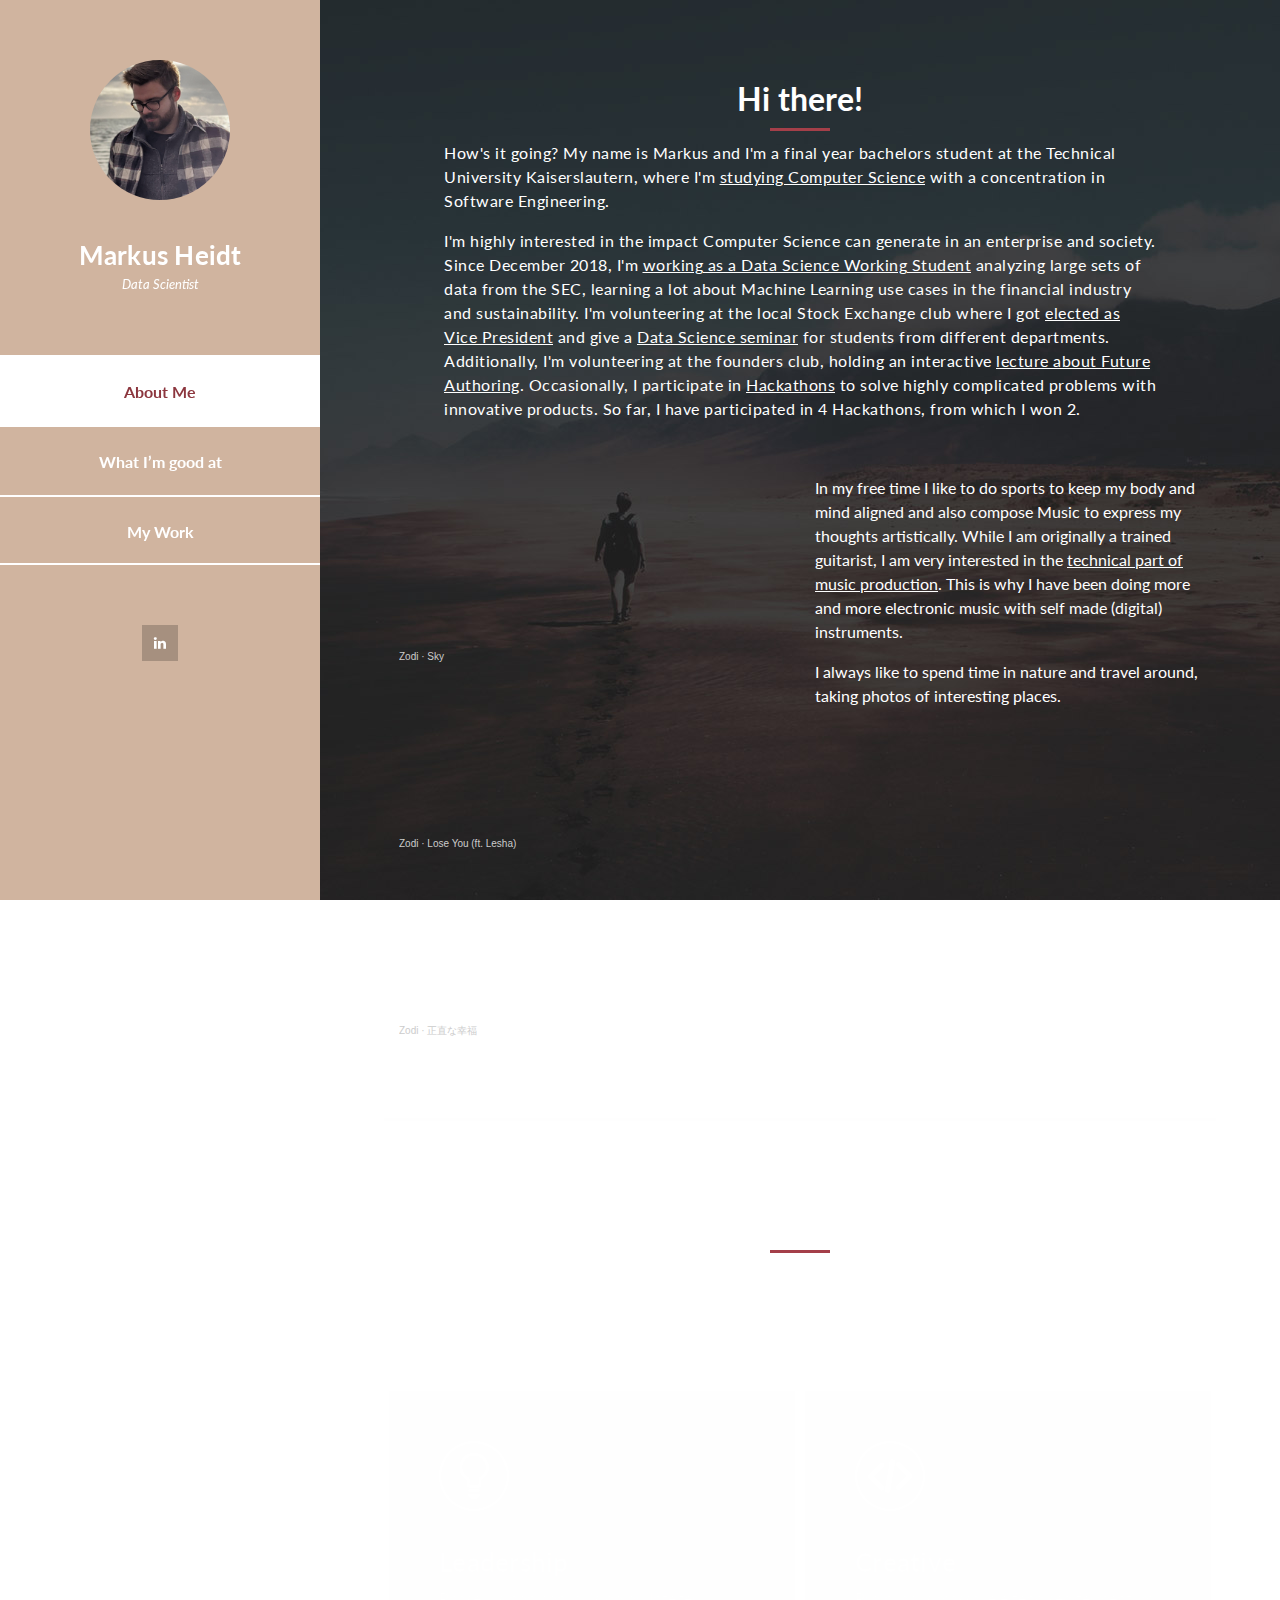
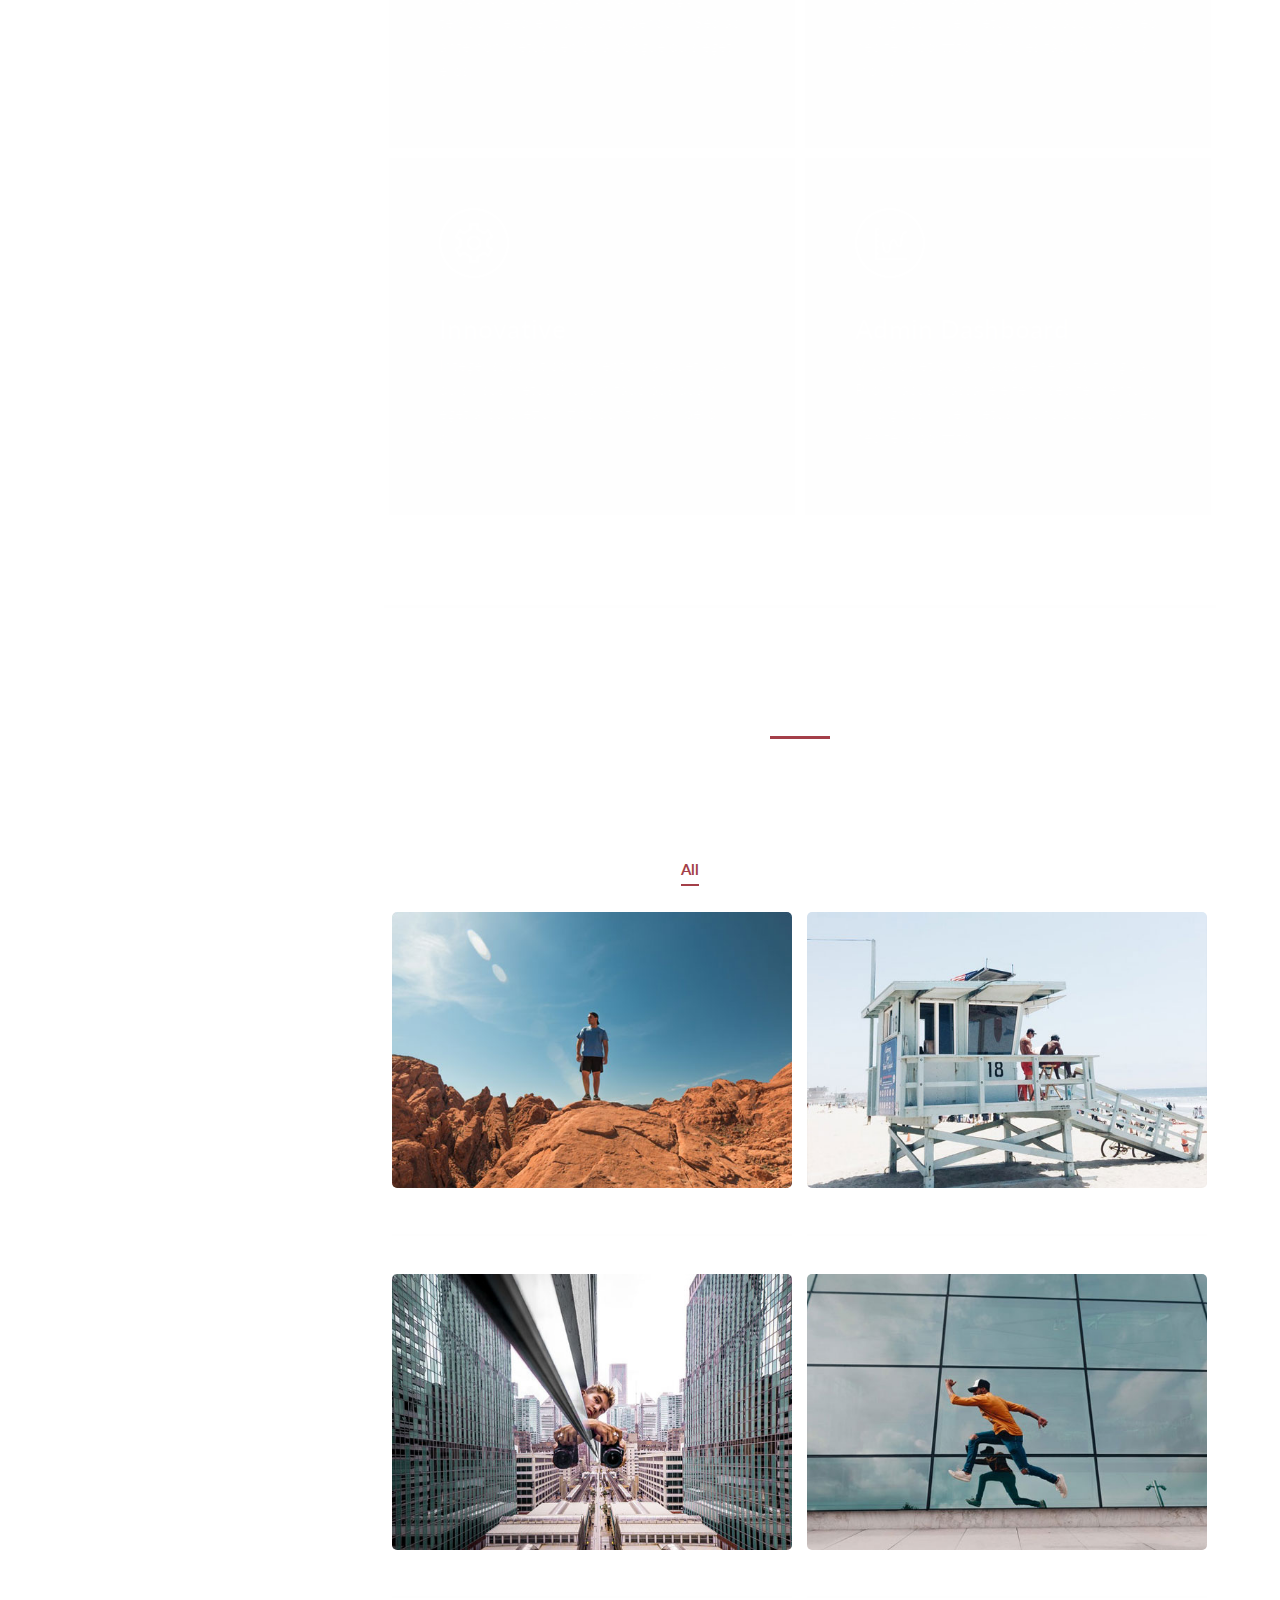
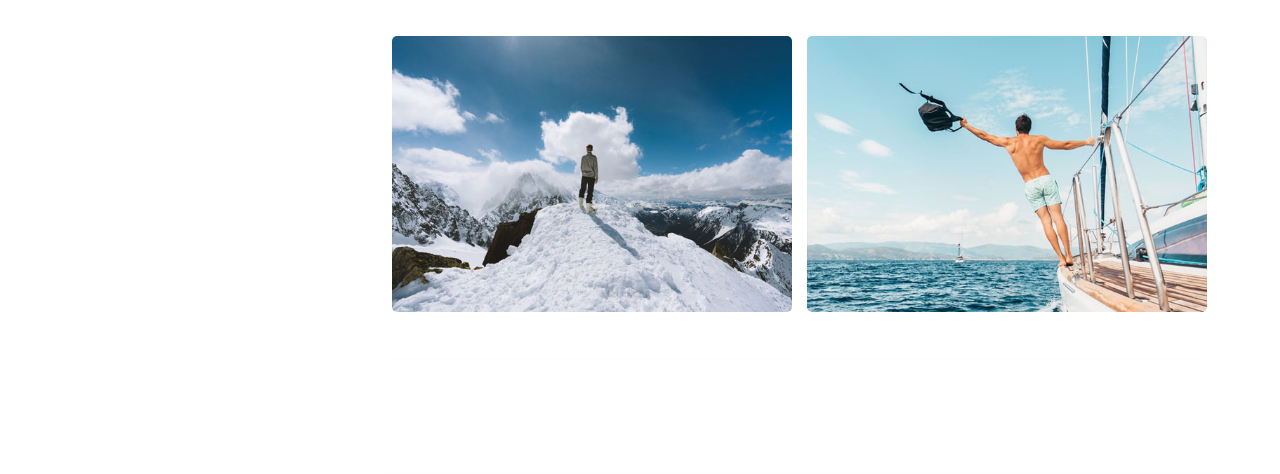
==== index.html @ c716c692 "website initial commit" ====
<!DOCTYPE html>
<html lang="en">
<head>
  <meta charset="utf-8" />
  <meta
  name="viewport"
  content="width=device-width, initial-scale=1, shrink-to-fit=no"
  />
  <meta name="description" content="" />
  <meta name="author" content="" />
  <link
  href="https://fonts.googleapis.com/css?family=Lato:100,300,400,700,900"
  rel="stylesheet"
  />

  <title>Markus Heidt Portfolio</title>
<!--
Reflux Template
https://templatemo.com/tm-531-reflux
-->
<!-- Bootstrap core CSS -->
<link href="vendor/bootstrap/css/bootstrap.min.css" rel="stylesheet" />

<!-- Additional CSS Files -->
<link rel="stylesheet" href="assets/css/fontawesome.css" />
<link rel="stylesheet" href="assets/css/templatemo-style.css" />
<link rel="stylesheet" href="assets/css/owl.css" />
<link rel="stylesheet" href="assets/css/lightbox.css" />
</head>

<body>
  <div id="page-wraper">
    <!-- Sidebar Menu -->
    <div class="responsive-nav">
      <i class="fa fa-bars" id="menu-toggle"></i>
      <div id="menu" class="menu">
        <i class="fa fa-times" id="menu-close"></i>
        <div class="container">
          <div class="image">
            <a href="#"><img src="assets/images/author-image.jpeg" alt="" /></a>
          </div>
          <div class="author-content">
            <h4>Markus Heidt</h4>
            <span>Data Scientist</span>
          </div>
          <nav class="main-nav" role="navigation">
            <ul class="main-menu">
              <li><a href="#section1">About Me</a></li>
              <li><a href="#section2">What I’m good at</a></li>
              <li><a href="#section3">My Work</a></li>
            </ul>
          </nav>
          <div class="social-network">
            <ul class="soial-icons">

              <li>
                <a href="#"><i class="fa fa-linkedin"></i></a>
              </li>

            </ul>
          </div>

        </div>
      </div>
    </div>

    <section class="section about-me" data-section="section1">
      <div class="container">
        <div class="section-heading">
          <h2>Hi there!</h2>
          <div class="line-dec"></div>
          <span
          ><p style="text-align:left;">How's it going? My name is Markus and I'm a final year bachelors student at the Technical University Kaiserslautern, where I'm <u>studying Computer Science</u> with a concentration in Software Engineering. </p>
          <p style="text-align:left;">I'm highly interested in the impact Computer Science can generate in an enterprise and society. Since December 2018, I'm <u>working as a Data Science Working Student</u> analyzing large sets of data from the SEC, learning a lot about Machine Learning use cases in the financial industry and sustainability. 

I'm volunteering at the local Stock Exchange club where I got <u>elected as Vice President</u> and give a <u>Data Science seminar</u> for students from different departments. Additionally, I'm volunteering at the founders club, holding an interactive <u>lecture about Future Authoring</u>. Occasionally, I participate in <u>Hackathons</u> to solve highly complicated problems with innovative products. So far, I have participated in 4 Hackathons, from which I won 2.</p></span>
        </div>
        <div class="left-image-post">
          <div class="row" style="margin-top: -5%">

            <div class="col-md-6">
              <div class="left-image">
                <iframe width="100%" height="166" scrolling="no" frameborder="no" allow="autoplay" src="https://w.soundcloud.com/player/?url=https%3A//api.soundcloud.com/tracks/273167134&color=%23ff5500&auto_play=false&hide_related=false&show_comments=true&show_user=true&show_reposts=false&show_teaser=true"></iframe><div style="font-size: 10px; color: #cccccc;line-break: anywhere;word-break: normal;overflow: hidden;white-space: nowrap;text-overflow: ellipsis; font-family: Interstate,Lucida Grande,Lucida Sans Unicode,Lucida Sans,Garuda,Verdana,Tahoma,sans-serif;font-weight: 100;"><a href="https://soundcloud.com/z0d1" title="Zodi" target="_blank" style="color: #cccccc; text-decoration: none;">Zodi</a> · <a href="https://soundcloud.com/z0d1/sky" title="Sky" target="_blank" style="color: #cccccc; text-decoration: none;">Sky</a></div>
              </div>
              <div class="left-image">
                <iframe width="100%" height="166" scrolling="no" frameborder="no" allow="autoplay" src="https://w.soundcloud.com/player/?url=https%3A//api.soundcloud.com/tracks/351424291&color=%23ff5500&auto_play=false&hide_related=false&show_comments=true&show_user=true&show_reposts=false&show_teaser=true"></iframe><div style="font-size: 10px; color: #cccccc;line-break: anywhere;word-break: normal;overflow: hidden;white-space: nowrap;text-overflow: ellipsis; font-family: Interstate,Lucida Grande,Lucida Sans Unicode,Lucida Sans,Garuda,Verdana,Tahoma,sans-serif;font-weight: 100;"><a href="https://soundcloud.com/z0d1" title="Zodi" target="_blank" style="color: #cccccc; text-decoration: none;">Zodi</a> · <a href="https://soundcloud.com/z0d1/lose-you-official" title="Lose You (ft. Lesha)" target="_blank" style="color: #cccccc; text-decoration: none;">Lose You (ft. Lesha)</a></div>
              </div>
              <div class="left-image">
                <iframe width="100%" height="166" scrolling="no" frameborder="no" allow="autoplay" src="https://w.soundcloud.com/player/?url=https%3A//api.soundcloud.com/tracks/329793933&color=%23ff5500&auto_play=false&hide_related=false&show_comments=true&show_user=true&show_reposts=false&show_teaser=true"></iframe><div style="font-size: 10px; color: #cccccc;line-break: anywhere;word-break: normal;overflow: hidden;white-space: nowrap;text-overflow: ellipsis; font-family: Interstate,Lucida Grande,Lucida Sans Unicode,Lucida Sans,Garuda,Verdana,Tahoma,sans-serif;font-weight: 100;"><a href="https://soundcloud.com/z0d1" title="Zodi" target="_blank" style="color: #cccccc; text-decoration: none;">Zodi</a> · <a href="https://soundcloud.com/z0d1/honest-happiness" title="正直な幸福" target="_blank" style="color: #cccccc; text-decoration: none;">正直な幸福</a></div>                </div>
              </div>

              <div class="col-md-6" style="margin-top: -2%">
                <div class="right-text">
                  <h4></h4>
                  <p>
                    In my free time I like to do sports to keep my body and mind aligned and also compose Music to express my thoughts artistically. While I am originally a trained guitarist, I am very interested in the <u>technical part of music production</u>. This is why I have been doing more and more electronic music with self made (digital) instruments.
                  </p>
                  <p>
                    I always like to spend time in nature and travel around, taking photos of interesting places. 
                  </p>
                    <div class="right-image">
                <img src="assets/images/nature.jpg" alt="" style="transform:rotate(180deg);" />
              </div>

                </div>
              </div>




            </div>
          </div>



      </section>

      <section class="section my-services" data-section="section2">
        <div class="container">
          <div class="section-heading">
            <h2>What I’m good at?</h2>
            <div class="line-dec"></div>
            <span
            >Curabitur leo felis, rutrum vitae varius eu, malesuada a tortor.
            Vestibulum congue leo et tellus aliquam, eu viverra nulla semper.
            Nullam eu faucibus diam. Donec eget massa ante.</span
            >
          </div>
          <div class="row">
            <div class="col-md-6">
              <div class="service-item">
                <div class="first-service-icon service-icon"></div>
                <h4>Leadership</h4>
                <p>
                  Phasellus non convallis dolor. Integer tempor hendrerit arcu
                  at bibendum. Sed ac ante non metus vehicula congue quis eget
                  eros.
                </p>
              </div>
            </div>
            <div class="col-md-6">
              <div class="service-item">
                <div class="second-service-icon service-icon"></div>
                <h4>Creative</h4>
                <p>
                  Proin lacus massa, eleifend sed fermentum in, dignissim vel
                  metus. Nunc accumsan leo nec felis porttitor, ultricies
                  faucibus purus mollis.
                </p>
              </div>
            </div>
            <div class="col-md-6">
              <div class="service-item">
                <div class="third-service-icon service-icon"></div>
                <h4>Innovative</h4>
                <p>
                  Integer suscipit condimentum aliquet. Nam quis risus metus.
                  Nullam faucibus quam eget arcu pretium tincidunt. Nam libero
                  dui.
                </p>
              </div>
            </div>
            <div class="col-md-6">
              <div class="service-item">
                <div class="fourth-service-icon service-icon"></div>
                <h4>Admin Dashboard</h4>
                <p>
                  Vivamus et dui a massa venenatis fringilla. Proin lacus massa,
                  eleifend sed fermentum in, dignissim vel metus. Nunc accumsan
                  leo nec felis porttitor.
                </p>
              </div>
            </div>
          </div>
        </div>
      </section>

      <section class="section my-work" data-section="section3">
        <div class="container">
          <div class="section-heading">
            <h2>My Work</h2>
            <div class="line-dec"></div>
            <span
            >Aenean sollicitudin ex mauris, lobortis lobortis diam euismod sit
            amet. Duis ac elit vulputate, lobortis arcu quis, vehicula
            mauris.</span
            >
          </div>
          <div class="row">
            <div class="isotope-wrapper">
              <form class="isotope-toolbar">
                <label
                ><input
                type="radio"
                data-type="*"
                checked=""
                name="isotope-filter"
                />
                <span>all</span></label
                >
                <label
                ><input
                type="radio"
                data-type="people"
                name="isotope-filter"
                />
                <span>people</span></label
                >
                <label
                ><input
                type="radio"
                data-type="nature"
                name="isotope-filter"
                />
                <span>nature</span></label
                >
                <label
                ><input
                type="radio"
                data-type="animals"
                name="isotope-filter"
                />
                <span>animals</span></label
                >
              </form>
              <div class="isotope-box">
                <div class="isotope-item" data-type="nature">
                  <figure class="snip1321">
                    <img
                    src="assets/images/portfolio-01.jpg"
                    alt="sq-sample26"
                    />
                    <figcaption>
                      <a
                      href="assets/images/portfolio-01.jpg"
                      data-lightbox="image-1"
                      data-title="Caption"
                      ><i class="fa fa-search"></i
                        ></a>
                        <h4>First Title</h4>
                        <span>free to use our template</span>
                      </figcaption>
                    </figure>
                  </div>

                  <div class="isotope-item" data-type="people">
                    <figure class="snip1321">
                      <img
                      src="assets/images/portfolio-02.jpg"
                      alt="sq-sample26"
                      />
                      <figcaption>
                        <a
                        href="assets/images/portfolio-02.jpg"
                        data-lightbox="image-1"
                        data-title="Caption"
                        ><i class="fa fa-search"></i
                          ></a>
                          <h4>Second Title</h4>
                          <span>please tell your friends</span>
                        </figcaption>
                      </figure>
                    </div>

                    <div class="isotope-item" data-type="animals">
                      <figure class="snip1321">
                        <img
                        src="assets/images/portfolio-03.jpg"
                        alt="sq-sample26"
                        />
                        <figcaption>
                          <a
                          href="assets/images/portfolio-03.jpg"
                          data-lightbox="image-1"
                          data-title="Caption"
                          ><i class="fa fa-search"></i
                            ></a>
                            <h4>Item Third</h4>
                            <span>customize anything</span>
                          </figcaption>
                        </figure>
                      </div>

                      <div class="isotope-item" data-type="people">
                        <figure class="snip1321">
                          <img
                          src="assets/images/portfolio-04.jpg"
                          alt="sq-sample26"
                          />
                          <figcaption>
                            <a
                            href="assets/images/portfolio-04.jpg"
                            data-lightbox="image-1"
                            data-title="Caption"
                            ><i class="fa fa-search"></i
                              ></a>
                              <h4>Item Fourth</h4>
                              <span>Re-distribution not allowed</span>
                            </figcaption>
                          </figure>
                        </div>

                        <div class="isotope-item" data-type="nature">
                          <figure class="snip1321">
                            <img
                            src="assets/images/portfolio-05.jpg"
                            alt="sq-sample26"
                            />
                            <figcaption>
                              <a
                              href="assets/images/portfolio-05.jpg"
                              data-lightbox="image-1"
                              data-title="Caption"
                              ><i class="fa fa-search"></i
                                ></a>
                                <h4>Fifth Awesome</h4>
                                <span>Ut sollicitudin risus</span>
                              </figcaption>
                            </figure>
                          </div>

                          <div class="isotope-item" data-type="animals">
                            <figure class="snip1321">
                              <img
                              src="assets/images/portfolio-06.jpg"
                              alt="sq-sample26"
                              />
                              <figcaption>
                                <a
                                href="assets/images/portfolio-06.jpg"
                                data-lightbox="image-1"
                                data-title="Caption"
                                ><i class="fa fa-search"></i
                                  ></a>
                                  <h4>Awesome Sixth</h4>
                                  <span>Donec eget massa ante</span>
                                </figcaption>
                              </figure>
                            </div>
                          </div>
                        </div>
                      </div>
                    </div>
                  </section>

                </div>

                <!-- Scripts -->
                <!-- Bootstrap core JavaScript -->
                <script src="vendor/jquery/jquery.min.js"></script>
                <script src="vendor/bootstrap/js/bootstrap.bundle.min.js"></script>

                <script src="assets/js/isotope.min.js"></script>
                <script src="assets/js/owl-carousel.js"></script>
                <script src="assets/js/lightbox.js"></script>
                <script src="assets/js/custom.js"></script>
                <script>
      //according to loftblog tut
      $(".main-menu li:first").addClass("active");

      var showSection = function showSection(section, isAnimate) {
        var direction = section.replace(/#/, ""),
        reqSection = $(".section").filter(
          '[data-section="' + direction + '"]'
          ),
        reqSectionPos = reqSection.offset().top - 0;

        if (isAnimate) {
          $("body, html").animate(
          {
            scrollTop: reqSectionPos
          },
          800
          );
        } else {
          $("body, html").scrollTop(reqSectionPos);
        }
      };

      var checkSection = function checkSection() {
        $(".section").each(function() {
          var $this = $(this),
          topEdge = $this.offset().top - 80,
          bottomEdge = topEdge + $this.height(),
          wScroll = $(window).scrollTop();
          if (topEdge < wScroll && bottomEdge > wScroll) {
            var currentId = $this.data("section"),
            reqLink = $("a").filter("[href*=\\#" + currentId + "]");
            reqLink
            .closest("li")
            .addClass("active")
            .siblings()
            .removeClass("active");
          }
        });
      };

      $(".main-menu").on("click", "a", function(e) {
        e.preventDefault();
        showSection($(this).attr("href"), true);
      });

      $(window).scroll(function() {
        checkSection();
      });
    </script>
  </body>
  </html>
---- assets/css/templatemo-style.css ----
/*

Reflux Template

https://templatemo.com/tm-531-reflux

*/

@import url(fontawesome.css);
@import url("https://fonts.googleapis.com/css?family=Lato:100,300,400,700,900");
body {
    font-family: 'Lato', sans-serif;
}

#page-wraper {
    background: url(../images/page-bg.jpg) no-repeat center center fixed;
    -webkit-background-size: cover;
    -moz-background-size: cover;
    -o-background-size: cover;
    background-size: cover;
    width: 100%;
}


/* Basic */

body {
    overflow-x: hidden;
}

input,
select,
textarea {
    outline: none;
}

a,
a:hover {
    text-decoration: none;
}

p {
    font-size: 16px;
    line-height: 24px;
    color: #fff;
}

h4 {
    font-size: 26px;
    font-weight: 700;
    color: #fff;
    letter-spacing: 0.25px;
}

img {
    width: 100%;
    overflow: hidden;
}

ul {
    padding: 0;
    margin: 0;
    list-style: none;
}

ul li {
    display: inline-block;
}

html {
    -webkit-box-sizing: border-box;
    -moz-box-sizing: border-box;
    box-sizing: border-box;
}

*,
*:before,
*:after {
    -webkit-box-sizing: inherit;
    -moz-box-sizing: inherit;
    box-sizing: inherit;
}

.clearfix {
    zoom: 1;
}

.clearfix:before,
.clearfix:after {
    content: "";
    display: table;
}

.clearfix:after {
    clear: both;
}

.container {
    margin: 0 auto;
}

.main-nav {
    text-align: center;
}

.main-nav li:last-child a {
    border-bottom: 2px solid #fff;
}

.main-nav li {
    display: block;
}

.main-nav li a {
    height: 70px;
    line-height: 70px;
    display: inline-block;
    font-size: 16px;
    font-weight: 700;
    color: #fff;
    width: 100%;
    transition: all 0.5s;
    border-top: 2px solid #fff;
}

.main-nav li:hover a,
.main-nav li.active a {
    background: #fff;
    color: #8c363e;
}

/* Sidebar Menu */

.menu .image {
    margin-top: 60px;
}

.menu .image img {
    width: 140px;
    height: 140px;
    border-radius: 50%;
    text-align: center;
}

.menu .author-content {
    margin: 40px 0px 60px 0px;
}

.menu .author-content h4 {
    margin-bottom: 0px;
}

.menu .author-content span {
    font-size: 13px;
    font-style: italic;
    color: #fff;
}

.menu .social-network {
    margin-top: 60px;
}

.menu .social-network ul li {
    margin: 0 3px;
}

.menu .social-network ul li a {
    width: 40px;
    height: 40px;
    display: inline-block;
    text-align: center;
    line-height: 40px;
    background-color: rgba(0, 0, 0, 0.2);
    color: #fff;
    font-size: 14px;
    transition: all 0.5s;
}

.menu .social-network ul li a:hover {
    background-color: #fff;
    color: #a43f49;
}

.menu .copyright-text {
    position: relative;
    margin-top: 60px;
}

.menu .copyright-text p {
    border-top: 1px solid rgba(250, 250, 250, 0.1);
    display: inline-block;
    width: 100%;
    padding-left: 30px;
    padding-right: 30px;
    padding-top: 30px;
    font-size: 13px;
}

.menu:before,
.menu:after {
    content: "";
    display: table;
}

.menu:after {
    clear: both;
}

.menu a {
    text-decoration: none;
    color: inherit;
}

.menu {
    text-align: center;
}

.menu::-webkit-scrollbar {
    display: none;
}

.menu {
    left: 10%;
  -webkit-transition: -webkit-transform 233ms cubic-bezier(0, 0, 0.21, 1);
  -webkit-overflow-scrolling: touch;
  background-color: #D0B49F;
  box-sizing: border-box;
  height: 100vh;  
  max-height: 100vh !important;
  max-width: 80vw !important;
  min-width: 45px !important;
  outline: none;
  overflow-x: hidden !important;
  overflow-y: auto !important;
  padding: 0;
  position: fixed !important;
  top: calc(0px);  
  width: 20%;
  will-change: transform;
  z-index: 9999 !important;
}

.menu-toggle {
  color: #fff;
  cursor: pointer;
  font-size: 25px;
  position: fixed;
  right: 25px;
  top: 25px;
}

#menu-toggle {
    z-index: 999;
    cursor: pointer;
    position: fixed;
    top: 0;
    left: 0;
    color: #a43f49;
    background-color: #fff;
    width: 60px;
    height: 60px;
    text-align: center;
    display: inline-block;
    line-height: 60px;
}

.menu-close {
  cursor: pointer;
}

#menu-close {
    cursor: pointer;
    text-align: right;
    color: #dedbbc;
    background-color: #fff;
    width: 100%;
    height: 60px;
    text-align: center;
    display: inline-block;
    line-height: 60px;
}


/* Section */

.section {
    color: #fff;
    width: 55%;
    right: 10%;
    left: 35%;
    position: relative;
    min-height: 100vh;
    padding-bottom: 80px;
    border-bottom: 3px solid rgba(250, 250, 250, 0.25);
}

.section-heading {
    text-align: center;
    padding: 80px 45px;
}

.section-heading h2 {
    font-size: 32px;
    font-weight: 700;
    color: #fff;
}

.section-heading .line-dec {
    width: 60px;
    height: 3px;
    background-color: #a43f49;
    margin: 10px auto;
}

.section-heading span {
    margin-top: 5px;
    font-size: 16px;
    color: #fff;
    letter-spacing: 0.5px;
}


/* Buttons */

.white-button a {
    display: inline-block;
    padding: 12px 20px;
    background-color: #fff;
    color: #a43f49;
    font-size: 13px;
    font-weight: 800;
    letter-spacing: 0.5px;
    text-transform: uppercase;
    transition: all 0.5s;
}

.white-button a:hover {
    background-color: #a43f49;
    color: #fff;
}

button {
    display: inline-block;
    padding: 10px 20px;
    background-color: #fff;
    color: #a43f49;
    font-size: 12px;
    font-weight: 800;
    letter-spacing: 0.5px;
    text-transform: uppercase;
    transition: all 0.5s;
    border: none;
    outline: none;
    cursor: pointer;
}

button:hover {
    outline: none;
    background-color: #a43f49;
    color: #fff;
}


/* Left & Right Post */

.right-image-post {
    margin-top: 60px;
    padding-top: 60px;
    border-top: 2px solid rgba(250, 250, 250, 0.1);
}

.left-image img,
.right-image img {
    border-radius: 5px;
}

.right-image-post h4,
.left-image-post h4 {
    margin-top: 30px;
}

.right-image-post p,
.left-image-post p {
    margin-top: 20px;
}

.right-image-post .white-button,
.left-image-post .white-button {
    margin-top: 30px;
}


/* Services */

.my-services .col-md-6 {
    padding-left: 5px;
    padding-right: 5px;
}

.service-item {
    margin-bottom: 10px;
    padding: 50px;
    background-color: rgba(250, 250, 250, 0.1);
    transition: all 0.5s;
}

.service-item h4 {
    transition: all 0.5s;
}

.service-item p {
    transition: all 0.5s;
}

.service-item:hover {
    background-color: rgba(250, 250, 250, 1);
}

.service-item:hover h4 {
    color: #1e1e1e;
}

.service-item:hover p {
    color: #4a4a4a;
}

.service-item .service-icon {
    width: 70px;
    height: 70px;
    display: inline-block;
    margin-bottom: 30px;
    background-size: cover;
    background-repeat: no-repeat;
    transition: all 0.5s;
}

.service-item .first-service-icon {
    background-image: url(../images/first-white-icon.png);
}

.service-item:hover .first-service-icon {
    background-image: url(../images/first-main-icon.png);
}

.service-item .second-service-icon {
    background-image: url(../images/second-white-icon.png);
}

.service-item:hover .second-service-icon {
    background-image: url(../images/second-main-icon.png);
}

.service-item .third-service-icon {
    background-image: url(../images/third-white-icon.png);
}

.service-item:hover .third-service-icon {
    background-image: url(../images/third-main-icon.png);
}

.service-item .fourth-service-icon {
    background-image: url(../images/fourth-white-icon.png);
}

.service-item:hover .fourth-service-icon {
    background-image: url(../images/fourth-main-icon.png);
}


/* My Work */

section.my-work .section-heading {
    text-align: center;
    padding: 80px 45px 50px 45px;
}

.isotope-wrapper {
    position: relative;
    width: 100%;
    margin: auto;
}

.isotope-toolbar input[type="radio"] {
    display: none;
}

.isotope-toolbar span {
    text-transform: capitalize;
    display: inline-block;
    margin-right: 15px;
    padding-bottom: 3px;
    font-size: 15px;
    font-weight: 700;
    border-bottom: 2px solid transparent;
    transform: ease-in-out 0.5s;
    cursor: pointer;
}

.isotope-toolbar input[type="radio"]:checked + span {
    color: #a43f49;
    border-bottom: 2px solid #a43f49;
}

.isotope-box {
    position: relative;
    width: 100%;
}

.isotope-toolbar {
    text-align: center;
    margin: 10px;
}

.isotope-toolbar p {
    border-top: 1px solid #fff;
    padding-top: 15px;
}

.isotope-toolbar a {
    color: #fff;
}

.isotope-item {
    position: relative;
    width: 48%;
    margin: 1%;
    border-bottom: 2px solid rgba(250,250,250,0.1);
    padding-bottom: 30px;
    margin-bottom: 30px;
}

.isotope-item img {
    top: 0;
    left: 0;
    width: 100%;
    height: 100%;
    border-radius: 5px;
}

.lazyload {
    background: #f7f7f7;
}

.lazyloading {
    background: #f7f7f7 url(//afarkas.github.io/lazysizes/assets/imgs/loader.gif) no-repeat center;
    min-height: 60px;
}

figure.snip1321 {
  overflow: hidden;
  text-align: center;
  -webkit-perspective: 50em;
  perspective: 50em;
}
figure.snip1321 * {
  -webkit-box-sizing: padding-box;
  box-sizing: padding-box;
  -webkit-transition: all 0.2s ease-out;
  transition: all 0.2s ease-out;
}
figure.snip1321 figcaption {
  top: 50%;
  left: 20px;
  right: 20px;
  position: absolute;
  opacity: 0;
  z-index: 1;
}
figure.snip1321 h4 {
    margin-top: 15px;
  margin-bottom: 5px;
  color: #232323;
}
figure.snip1321 span {
    font-size: 14px;
    font-style: italic;
    display: block;
    color: #7a7a7a;
}
figure.snip1321 i {
  position: relative!important;
  font-size: 18px;
  background-color: #a43f49;
  width: 40px;
  height: 40px;
  display: inline-block;
  text-align: center;
  line-height: 40px;
  border-radius: 5px;
  color: #fff;
}
figure.snip1321:after {
  background-color: #ffffff;
  position: absolute;
  content: "";
  display: block;
  top: 20px;
  left: 20px;
  right: 20px;
  bottom: 20px;
  -webkit-transition: all 0.4s ease-in-out;
  transition: all 0.4s ease-in-out;
  -webkit-transform: rotateX(-90deg);
  transform: rotateX(-90deg);
  -webkit-transform-origin: 50% 50%;
  -ms-transform-origin: 50% 50%;
  transform-origin: 50% 50%;
  opacity: 0;
}
figure.snip1321 a {
  left: 0;
  right: 0;
  top: 0;
  bottom: 0;
  z-index: 1;
}
figure.snip1321:hover figcaption,
figure.snip1321.hover figcaption {
  -webkit-transform: translateY(-50%);
  transform: translateY(-50%);
  opacity: 1;
  -webkit-transition-delay: 0.2s;
  transition-delay: 0.2s;
}
figure.snip1321:hover:after,
figure.snip1321.hover:after {
  -webkit-transform: rotateX(0);
  transform: rotateX(0);
  opacity: 0.9;
}


/* Contact Me */

section.contact-me {
    border-bottom: none;
}

#contact input {
    background-color: rgba(250,250,250,0.1);
    border: 1px solid rgba(250,250,250,1);
    border-radius: 0px;
    margin-bottom: 30px;
    color: #fff;
    font-size: 14px;
    height: 40px;
    line-height: 40px;
    width: 100%;
    padding-left: 15px;
}

#contact input:focus {
    outline: none;
    box-shadow: none;
}

#contact textarea {
    background-color: rgba(250,250,250,0.1);
    border: 1px solid rgba(250,250,250,1);
    border-radius: 0px;
    margin-bottom: 30px;
    color: #fff;
    font-size: 14px;
    height: 180px;
    max-height: 220px;
    line-height: 40px;
    width: 100%;
    padding-left: 15px;
}

#contact textarea:focus {
    outline: none;
    box-shadow: none;
}

#contact {
    text-align: center;
}

@media screen and (max-width: 1680px) {
    .menu {
        left: 5%;
    }

    .section {
        color: #fff;
        width: 65%;
        right: 5%;
        left: 30%;
    }
}

@media screen and (max-width: 1680px) and (min-width: 846px) { 
    .menu .social-network ul li a {
        width: 36px;
        height: 36px;
        line-height: 36px;
    }

    .menu .social-network ul li {
        margin: 0;
    }

    .menu .image {
        margin-top: 60px;
    }
}

@media screen and (max-width: 1280px) {
    .menu {
        left: 0%;
    }

    .right-image-post h4,
    .left-image-post h4 {
        margin-top: 0px;
    }

    .right-image-post p,
    .left-image-post p {
        margin-top: 15px;
    }

    .right-image-post .white-button,
    .left-image-post .white-button {
        margin-top: 25px;
    }

}

.menu .container {
    padding-left: 0;
    padding-right: 0;
}

@media screen and (max-width: 1280px) and (min-width: 846px) {
    .menu {
        width: 25%;
    }
}

#menu-toggle,
#menu-close {
    display: none;
}  

@media screen and (max-width: 845px) {        
    #menu-toggle,
    #menu-close {
        display: inline-block;
    }    

    .menu {        
        width: 320px;
        -webkit-transform: translateX(-100%) !important;
        transform: translateX(-100%) !important;
        transition: -webkit-transform 233ms cubic-bezier(0, 0, 0.21, 1);
        transition: transform 233ms cubic-bezier(0, 0, 0.21, 1);
        transition: transform 233ms cubic-bezier(0, 0, 0.21, 1), -webkit-transform 233ms cubic-bezier(0, 0, 0.21, 1);
    }

    .menu .image {
        margin-top: 40px;        
    }

    .menu .image img {
        width: 120px;
        height: 120px;
    }

    .menu .author-content {
        margin: 20px 0px 40px 0px;
    }

    .menu .container {
        padding-left: 15px;
        padding-right: 15px;
    }

    .menu.open {
        display: inline-block;
        -webkit-transform: translateX(0) !important;
                transform: translateX(0) !important;
    }

    .responsive-nav {
        display: inline-block;
    }
    .section {
        width: 94%;
        right: 3%;
        left: 3%;
    }
    .isotope-item {
        width: 94%;
        margin: 3%;
    }
    .left-image-post img {
        margin-bottom: 30px;
    }
    .right-image-post img {
        margin-top: 30px;
    }
    .isotope-item {
        border-bottom: none;
        text-align: center;
    }
    .isotope-toolbar {
        margin-bottom: 20px;
    }
}
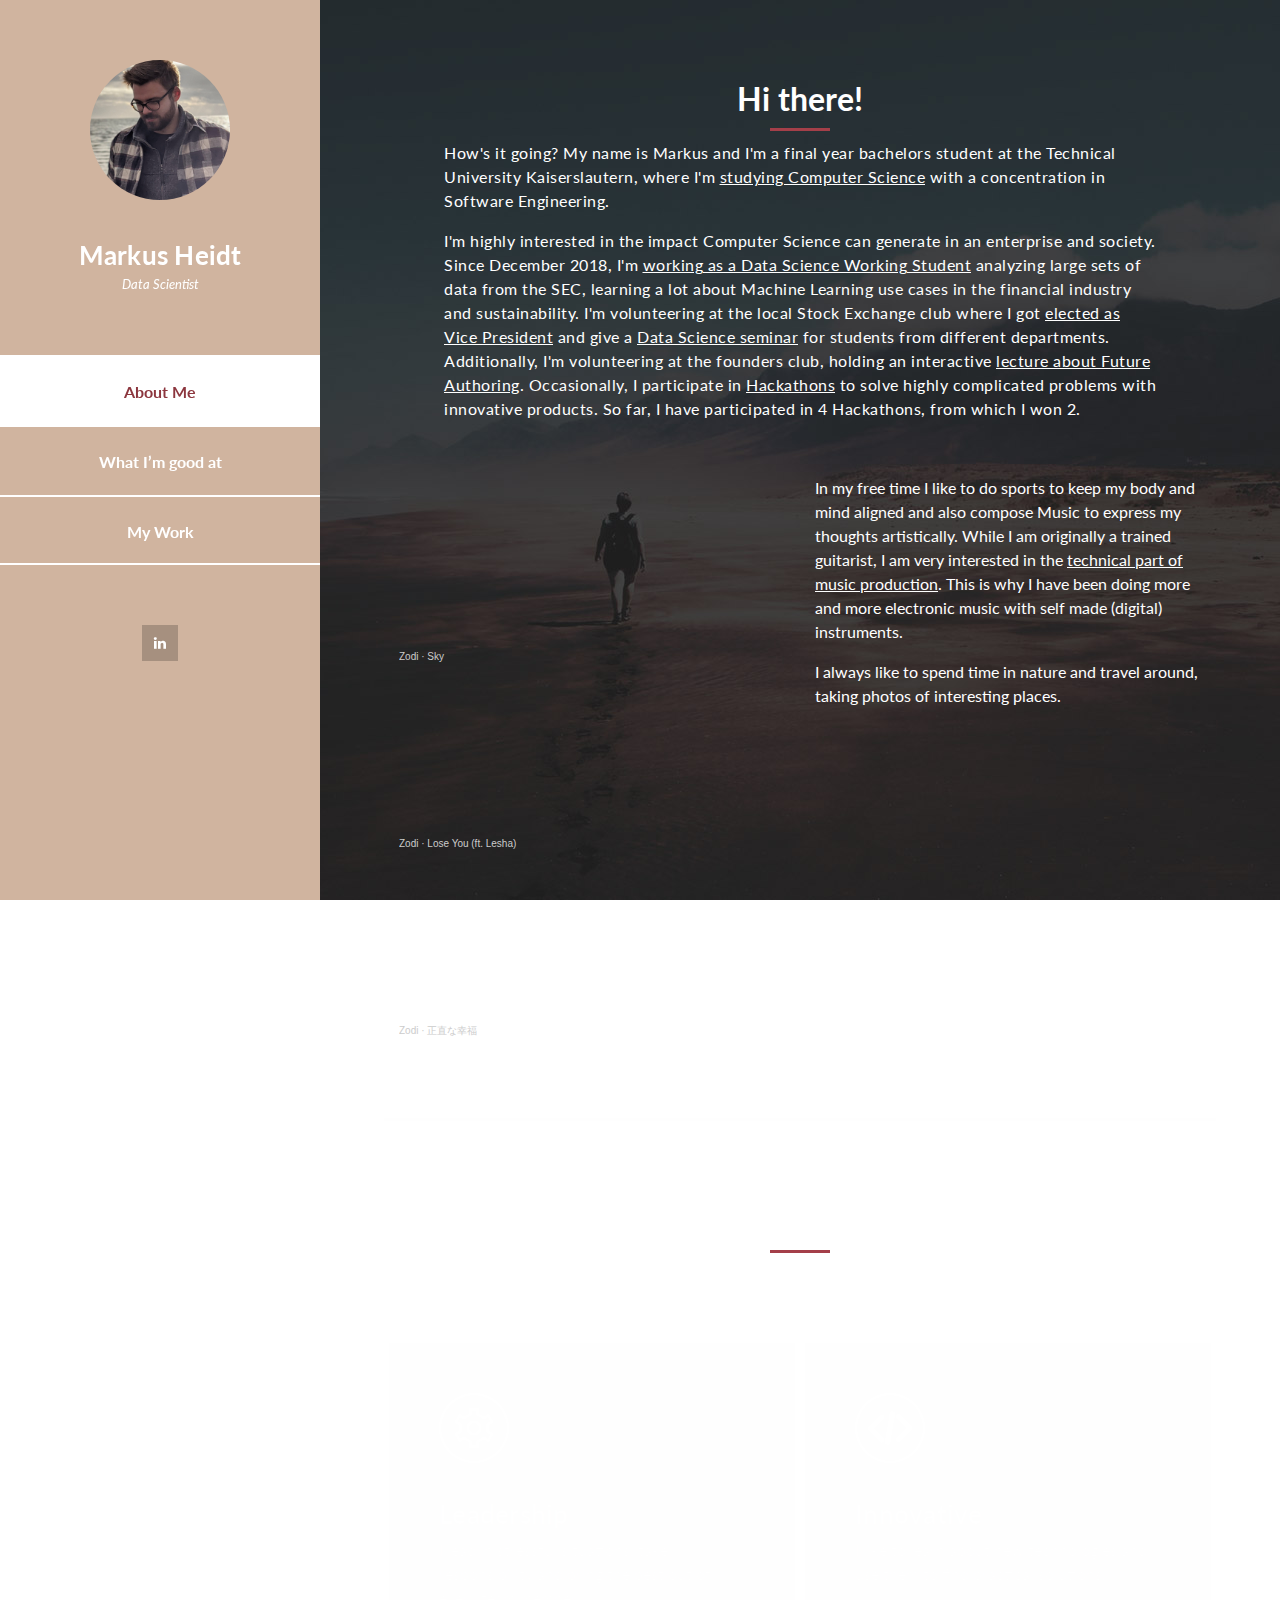
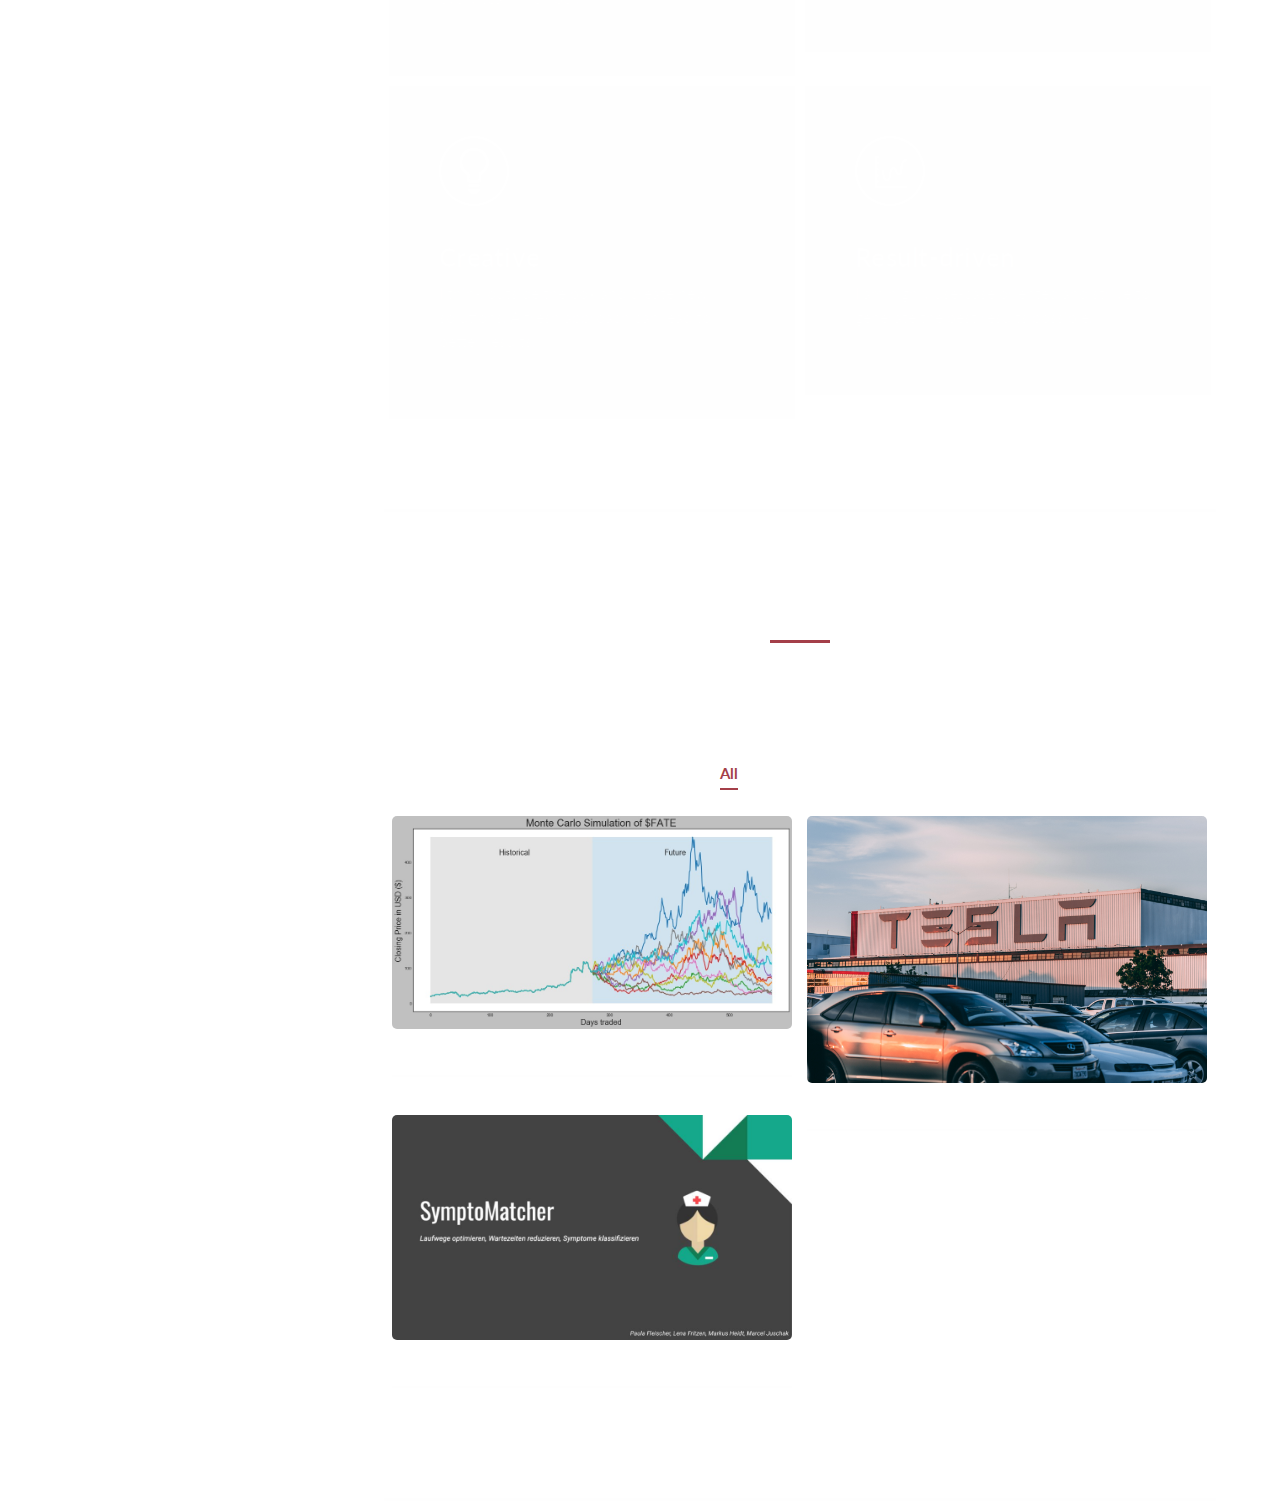
==== commit ce3904c3: "Data" ====
--- a/index.html
+++ b/index.html
@@ -54,7 +54,7 @@
             <ul class="soial-icons">
 
               <li>
-                <a href="#"><i class="fa fa-linkedin"></i></a>
+                <a href="https://www.linkedin.com/in/markus-heidt/"><i class="fa fa-linkedin"></i></a>
               </li>
 
             </ul>
@@ -73,288 +73,221 @@
           ><p style="text-align:left;">How's it going? My name is Markus and I'm a final year bachelors student at the Technical University Kaiserslautern, where I'm <u>studying Computer Science</u> with a concentration in Software Engineering. </p>
           <p style="text-align:left;">I'm highly interested in the impact Computer Science can generate in an enterprise and society. Since December 2018, I'm <u>working as a Data Science Working Student</u> analyzing large sets of data from the SEC, learning a lot about Machine Learning use cases in the financial industry and sustainability. 
 
-I'm volunteering at the local Stock Exchange club where I got <u>elected as Vice President</u> and give a <u>Data Science seminar</u> for students from different departments. Additionally, I'm volunteering at the founders club, holding an interactive <u>lecture about Future Authoring</u>. Occasionally, I participate in <u>Hackathons</u> to solve highly complicated problems with innovative products. So far, I have participated in 4 Hackathons, from which I won 2.</p></span>
-        </div>
-        <div class="left-image-post">
-          <div class="row" style="margin-top: -5%">
-
-            <div class="col-md-6">
-              <div class="left-image">
-                <iframe width="100%" height="166" scrolling="no" frameborder="no" allow="autoplay" src="https://w.soundcloud.com/player/?url=https%3A//api.soundcloud.com/tracks/273167134&color=%23ff5500&auto_play=false&hide_related=false&show_comments=true&show_user=true&show_reposts=false&show_teaser=true"></iframe><div style="font-size: 10px; color: #cccccc;line-break: anywhere;word-break: normal;overflow: hidden;white-space: nowrap;text-overflow: ellipsis; font-family: Interstate,Lucida Grande,Lucida Sans Unicode,Lucida Sans,Garuda,Verdana,Tahoma,sans-serif;font-weight: 100;"><a href="https://soundcloud.com/z0d1" title="Zodi" target="_blank" style="color: #cccccc; text-decoration: none;">Zodi</a> · <a href="https://soundcloud.com/z0d1/sky" title="Sky" target="_blank" style="color: #cccccc; text-decoration: none;">Sky</a></div>
-              </div>
-              <div class="left-image">
-                <iframe width="100%" height="166" scrolling="no" frameborder="no" allow="autoplay" src="https://w.soundcloud.com/player/?url=https%3A//api.soundcloud.com/tracks/351424291&color=%23ff5500&auto_play=false&hide_related=false&show_comments=true&show_user=true&show_reposts=false&show_teaser=true"></iframe><div style="font-size: 10px; color: #cccccc;line-break: anywhere;word-break: normal;overflow: hidden;white-space: nowrap;text-overflow: ellipsis; font-family: Interstate,Lucida Grande,Lucida Sans Unicode,Lucida Sans,Garuda,Verdana,Tahoma,sans-serif;font-weight: 100;"><a href="https://soundcloud.com/z0d1" title="Zodi" target="_blank" style="color: #cccccc; text-decoration: none;">Zodi</a> · <a href="https://soundcloud.com/z0d1/lose-you-official" title="Lose You (ft. Lesha)" target="_blank" style="color: #cccccc; text-decoration: none;">Lose You (ft. Lesha)</a></div>
-              </div>
-              <div class="left-image">
-                <iframe width="100%" height="166" scrolling="no" frameborder="no" allow="autoplay" src="https://w.soundcloud.com/player/?url=https%3A//api.soundcloud.com/tracks/329793933&color=%23ff5500&auto_play=false&hide_related=false&show_comments=true&show_user=true&show_reposts=false&show_teaser=true"></iframe><div style="font-size: 10px; color: #cccccc;line-break: anywhere;word-break: normal;overflow: hidden;white-space: nowrap;text-overflow: ellipsis; font-family: Interstate,Lucida Grande,Lucida Sans Unicode,Lucida Sans,Garuda,Verdana,Tahoma,sans-serif;font-weight: 100;"><a href="https://soundcloud.com/z0d1" title="Zodi" target="_blank" style="color: #cccccc; text-decoration: none;">Zodi</a> · <a href="https://soundcloud.com/z0d1/honest-happiness" title="正直な幸福" target="_blank" style="color: #cccccc; text-decoration: none;">正直な幸福</a></div>                </div>
-              </div>
-
-              <div class="col-md-6" style="margin-top: -2%">
-                <div class="right-text">
-                  <h4></h4>
-                  <p>
-                    In my free time I like to do sports to keep my body and mind aligned and also compose Music to express my thoughts artistically. While I am originally a trained guitarist, I am very interested in the <u>technical part of music production</u>. This is why I have been doing more and more electronic music with self made (digital) instruments.
-                  </p>
-                  <p>
-                    I always like to spend time in nature and travel around, taking photos of interesting places. 
-                  </p>
+            I'm volunteering at the local Stock Exchange club where I got <u>elected as Vice President</u> and give a <u>Data Science seminar</u> for students from different departments. Additionally, I'm volunteering at the founders club, holding an interactive <u>lecture about Future Authoring</u>. Occasionally, I participate in <u>Hackathons</u> to solve highly complicated problems with innovative products. So far, I have participated in 4 Hackathons, from which I won 2.</p></span>
+          </div>
+          <div class="left-image-post">
+            <div class="row" style="margin-top: -5%">
+
+              <div class="col-md-6">
+                <div class="left-image">
+                  <iframe width="100%" height="166" scrolling="no" frameborder="no" allow="autoplay" src="https://w.soundcloud.com/player/?url=https%3A//api.soundcloud.com/tracks/273167134&color=%23ff5500&auto_play=false&hide_related=false&show_comments=true&show_user=true&show_reposts=false&show_teaser=true"></iframe><div style="font-size: 10px; color: #cccccc;line-break: anywhere;word-break: normal;overflow: hidden;white-space: nowrap;text-overflow: ellipsis; font-family: Interstate,Lucida Grande,Lucida Sans Unicode,Lucida Sans,Garuda,Verdana,Tahoma,sans-serif;font-weight: 100;"><a href="https://soundcloud.com/z0d1" title="Zodi" target="_blank" style="color: #cccccc; text-decoration: none;">Zodi</a> · <a href="https://soundcloud.com/z0d1/sky" title="Sky" target="_blank" style="color: #cccccc; text-decoration: none;">Sky</a></div>
+                </div>
+                <div class="left-image">
+                  <iframe width="100%" height="166" scrolling="no" frameborder="no" allow="autoplay" src="https://w.soundcloud.com/player/?url=https%3A//api.soundcloud.com/tracks/351424291&color=%23ff5500&auto_play=false&hide_related=false&show_comments=true&show_user=true&show_reposts=false&show_teaser=true"></iframe><div style="font-size: 10px; color: #cccccc;line-break: anywhere;word-break: normal;overflow: hidden;white-space: nowrap;text-overflow: ellipsis; font-family: Interstate,Lucida Grande,Lucida Sans Unicode,Lucida Sans,Garuda,Verdana,Tahoma,sans-serif;font-weight: 100;"><a href="https://soundcloud.com/z0d1" title="Zodi" target="_blank" style="color: #cccccc; text-decoration: none;">Zodi</a> · <a href="https://soundcloud.com/z0d1/lose-you-official" title="Lose You (ft. Lesha)" target="_blank" style="color: #cccccc; text-decoration: none;">Lose You (ft. Lesha)</a></div>
+                </div>
+                <div class="left-image">
+                  <iframe width="100%" height="166" scrolling="no" frameborder="no" allow="autoplay" src="https://w.soundcloud.com/player/?url=https%3A//api.soundcloud.com/tracks/329793933&color=%23ff5500&auto_play=false&hide_related=false&show_comments=true&show_user=true&show_reposts=false&show_teaser=true"></iframe><div style="font-size: 10px; color: #cccccc;line-break: anywhere;word-break: normal;overflow: hidden;white-space: nowrap;text-overflow: ellipsis; font-family: Interstate,Lucida Grande,Lucida Sans Unicode,Lucida Sans,Garuda,Verdana,Tahoma,sans-serif;font-weight: 100;"><a href="https://soundcloud.com/z0d1" title="Zodi" target="_blank" style="color: #cccccc; text-decoration: none;">Zodi</a> · <a href="https://soundcloud.com/z0d1/honest-happiness" title="正直な幸福" target="_blank" style="color: #cccccc; text-decoration: none;">正直な幸福</a></div>                </div>
+                </div>
+
+                <div class="col-md-6" style="margin-top: -2%">
+                  <div class="right-text">
+                    <h4></h4>
+                    <p>
+                      In my free time I like to do sports to keep my body and mind aligned and also compose Music to express my thoughts artistically. While I am originally a trained guitarist, I am very interested in the <u>technical part of music production</u>. This is why I have been doing more and more electronic music with self made (digital) instruments.
+                    </p>
+                    <p>
+                      I always like to spend time in nature and travel around, taking photos of interesting places. 
+                    </p>
                     <div class="right-image">
-                <img src="assets/images/nature.jpg" alt="" style="transform:rotate(180deg);" />
-              </div>
-
-                </div>
-              </div>
-
-
-
-
+                      <img src="assets/images/nature.jpg" alt="" style="transform:rotate(180deg);" />
+                    </div>
+
+                  </div>
+                </div>
+
+
+
+
+              </div>
             </div>
-          </div>
-
-
-
-      </section>
-
-      <section class="section my-services" data-section="section2">
-        <div class="container">
-          <div class="section-heading">
-            <h2>What I’m good at?</h2>
-            <div class="line-dec"></div>
-            <span
-            >Curabitur leo felis, rutrum vitae varius eu, malesuada a tortor.
-            Vestibulum congue leo et tellus aliquam, eu viverra nulla semper.
-            Nullam eu faucibus diam. Donec eget massa ante.</span
-            >
-          </div>
-          <div class="row">
-            <div class="col-md-6">
-              <div class="service-item">
-                <div class="first-service-icon service-icon"></div>
-                <h4>Leadership</h4>
-                <p>
-                  Phasellus non convallis dolor. Integer tempor hendrerit arcu
-                  at bibendum. Sed ac ante non metus vehicula congue quis eget
-                  eros.
-                </p>
+
+
+
+          </section>
+
+          <section class="section my-services" data-section="section2">
+            <div class="container">
+              <div class="section-heading">
+                <h2>What I’m good at?</h2>
+                <div class="line-dec"></div>
+                <span
+                ></span
+                >
+              </div>
+              <div class="row">
+                <div class="col-md-6">
+                  <div class="service-item">
+                    <div class="third-service-icon service-icon"></div>
+                    <h4>Leadership</h4>
+                    <p>
+                      I lead in stressful situations, take responsibility and bring the best out of every team member. 
+                    </p>
+                  </div>
+                </div>
+                <div class="col-md-6">
+                  <div class="service-item">
+                    <div class="second-service-icon service-icon"></div>
+                    <h4>Innovative</h4>
+                    <p>
+                      I like to learn about new technologies and use them to find practical solutions.<br>
+                    </p>
+                  </div>
+                </div>
+                <div class="col-md-6">
+                  <div class="service-item">
+                    <div class="first-service-icon service-icon"></div>
+                    <h4>Creative</h4>
+                    <p>
+                      I think outside the box and create new solutions. A fresh approach can lead to better results. 
+                    </p>
+                  </div>
+                </div>
+                <div class="col-md-6">
+                  <div class="service-item">
+                    <div class="fourth-service-icon service-icon"></div>
+                    <h4>Result-driven</h4>
+                    <p>
+                      I am highly use-case oriented and strive to generate the best results possible.
+                    </p>
+                  </div>
+                </div>
               </div>
             </div>
-            <div class="col-md-6">
-              <div class="service-item">
-                <div class="second-service-icon service-icon"></div>
-                <h4>Creative</h4>
-                <p>
-                  Proin lacus massa, eleifend sed fermentum in, dignissim vel
-                  metus. Nunc accumsan leo nec felis porttitor, ultricies
-                  faucibus purus mollis.
-                </p>
-              </div>
-            </div>
-            <div class="col-md-6">
-              <div class="service-item">
-                <div class="third-service-icon service-icon"></div>
-                <h4>Innovative</h4>
-                <p>
-                  Integer suscipit condimentum aliquet. Nam quis risus metus.
-                  Nullam faucibus quam eget arcu pretium tincidunt. Nam libero
-                  dui.
-                </p>
-              </div>
-            </div>
-            <div class="col-md-6">
-              <div class="service-item">
-                <div class="fourth-service-icon service-icon"></div>
-                <h4>Admin Dashboard</h4>
-                <p>
-                  Vivamus et dui a massa venenatis fringilla. Proin lacus massa,
-                  eleifend sed fermentum in, dignissim vel metus. Nunc accumsan
-                  leo nec felis porttitor.
-                </p>
-              </div>
-            </div>
-          </div>
-        </div>
-      </section>
-
-      <section class="section my-work" data-section="section3">
-        <div class="container">
-          <div class="section-heading">
-            <h2>My Work</h2>
-            <div class="line-dec"></div>
-            <span
-            >Aenean sollicitudin ex mauris, lobortis lobortis diam euismod sit
-            amet. Duis ac elit vulputate, lobortis arcu quis, vehicula
-            mauris.</span
-            >
-          </div>
-          <div class="row">
-            <div class="isotope-wrapper">
-              <form class="isotope-toolbar">
-                <label
-                ><input
-                type="radio"
-                data-type="*"
-                checked=""
-                name="isotope-filter"
-                />
-                <span>all</span></label
+          </section>
+
+          <section class="section my-work" data-section="section3">
+            <div class="container">
+              <div class="section-heading">
+                <h2>My Work</h2>
+                <div class="line-dec"></div>
+                <span
+                >I am very diverse and like to work on different things. This is why I have many different projects. Here are a few:</span
                 >
-                <label
-                ><input
-                type="radio"
-                data-type="people"
-                name="isotope-filter"
-                />
-                <span>people</span></label
-                >
-                <label
-                ><input
-                type="radio"
-                data-type="nature"
-                name="isotope-filter"
-                />
-                <span>nature</span></label
-                >
-                <label
-                ><input
-                type="radio"
-                data-type="animals"
-                name="isotope-filter"
-                />
-                <span>animals</span></label
-                >
-              </form>
-              <div class="isotope-box">
-                <div class="isotope-item" data-type="nature">
-                  <figure class="snip1321">
-                    <img
-                    src="assets/images/portfolio-01.jpg"
-                    alt="sq-sample26"
+              </div>
+              <div class="row">
+                <div class="isotope-wrapper">
+                  <form class="isotope-toolbar">
+                    <label
+                    ><input
+                    type="radio"
+                    data-type="*"
+                    checked=""
+                    name="isotope-filter"
                     />
-                    <figcaption>
-                      <a
-                      href="assets/images/portfolio-01.jpg"
-                      data-lightbox="image-1"
-                      data-title="Caption"
-                      ><i class="fa fa-search"></i
-                        ></a>
-                        <h4>First Title</h4>
-                        <span>free to use our template</span>
+                    <span>all</span></label
+                    >
+                    <label
+                    ><input
+                    type="radio"
+                    data-type="code"
+                    name="isotope-filter"
+                    />
+                    <span>Code</span></label
+                    >
+                    <label
+                    ><input
+                    type="radio"
+                    data-type="product"
+                    name="isotope-filter"
+                    />
+                    <span>Product</span></label
+                    >
+
+
+                  </form>
+
+                  <div class="isotope-box">
+                    <div class="isotope-item" data-type="code">
+                      <figure class="snip1321">
+                        <img
+                        src="assets/images/monte.jpeg"
+                        alt="sq-sample26"
+                        />
+                        <figcaption>
+                          <a
+                          href="assets/images/portfolio-01.jpg"
+                          data-lightbox="image-1"
+                          data-title="Caption"
+                          >
+
+                        </a>
+                        <h4>Monte Carlo Stock Simulator</h4>
+                        <span>Python coding and visualisation</span>
+                        <br>
+                        <a
+                        href="https://github.com/mrkshdt/SymptoMatcher"
+                        ><i>Link</i></a>
                       </figcaption>
                     </figure>
                   </div>
 
-                  <div class="isotope-item" data-type="people">
+                  <div class="isotope-item" data-type="product">
                     <figure class="snip1321">
                       <img
-                      src="assets/images/portfolio-02.jpg"
+                      src="assets/images/tesla.jpg"
                       alt="sq-sample26"
                       />
                       <figcaption>
                         <a
-                        href="assets/images/portfolio-02.jpg"
+                        href="assets/images/tesla.jpg"
                         data-lightbox="image-1"
                         data-title="Caption"
-                        ><i class="fa fa-search"></i
-                          ></a>
-                          <h4>Second Title</h4>
-                          <span>please tell your friends</span>
-                        </figcaption>
-                      </figure>
-                    </div>
-
-                    <div class="isotope-item" data-type="animals">
-                      <figure class="snip1321">
-                        <img
-                        src="assets/images/portfolio-03.jpg"
-                        alt="sq-sample26"
-                        />
-                        <figcaption>
-                          <a
-                          href="assets/images/portfolio-03.jpg"
-                          data-lightbox="image-1"
-                          data-title="Caption"
-                          ><i class="fa fa-search"></i
-                            ></a>
-                            <h4>Item Third</h4>
-                            <span>customize anything</span>
-                          </figcaption>
-                        </figure>
-                      </div>
-
-                      <div class="isotope-item" data-type="people">
-                        <figure class="snip1321">
-                          <img
-                          src="assets/images/portfolio-04.jpg"
-                          alt="sq-sample26"
-                          />
-                          <figcaption>
-                            <a
-                            href="assets/images/portfolio-04.jpg"
-                            data-lightbox="image-1"
-                            data-title="Caption"
-                            ><i class="fa fa-search"></i
-                              ></a>
-                              <h4>Item Fourth</h4>
-                              <span>Re-distribution not allowed</span>
-                            </figcaption>
-                          </figure>
-                        </div>
-
-                        <div class="isotope-item" data-type="nature">
-                          <figure class="snip1321">
-                            <img
-                            src="assets/images/portfolio-05.jpg"
-                            alt="sq-sample26"
-                            />
-                            <figcaption>
-                              <a
-                              href="assets/images/portfolio-05.jpg"
-                              data-lightbox="image-1"
-                              data-title="Caption"
-                              ><i class="fa fa-search"></i
-                                ></a>
-                                <h4>Fifth Awesome</h4>
-                                <span>Ut sollicitudin risus</span>
-                              </figcaption>
-                            </figure>
-                          </div>
-
-                          <div class="isotope-item" data-type="animals">
-                            <figure class="snip1321">
-                              <img
-                              src="assets/images/portfolio-06.jpg"
-                              alt="sq-sample26"
-                              />
-                              <figcaption>
-                                <a
-                                href="assets/images/portfolio-06.jpg"
-                                data-lightbox="image-1"
-                                data-title="Caption"
-                                ><i class="fa fa-search"></i
-                                  ></a>
-                                  <h4>Awesome Sixth</h4>
-                                  <span>Donec eget massa ante</span>
-                                </figcaption>
-                              </figure>
-                            </div>
-                          </div>
-                        </div>
-                      </div>
-                    </div>
-                  </section>
-
-                </div>
-
-                <!-- Scripts -->
-                <!-- Bootstrap core JavaScript -->
-                <script src="vendor/jquery/jquery.min.js"></script>
-                <script src="vendor/bootstrap/js/bootstrap.bundle.min.js"></script>
-
-                <script src="assets/js/isotope.min.js"></script>
-                <script src="assets/js/owl-carousel.js"></script>
-                <script src="assets/js/lightbox.js"></script>
-                <script src="assets/js/custom.js"></script>
-                <script>
+                        ></a>
+                        <h4>Tesla Logistic</h4>
+                        <span>Business and Product Strategy</span>
+                        <br>
+                        <a
+                        href="https://github.com/mrkshdt/SymptoMatcher"
+                        ><i>Link</i></a>
+                      </figcaption>
+                    </figure>
+                  </div>
+
+                  <div class="isotope-item" data-type="code">
+                    <figure class="snip1321">
+                      <img
+                      src="assets/images/SymptoMatcher.jpg"
+                      alt="sq-sample26"
+                      />
+                      <figcaption>
+                        <h4>SymptoMatcher</h4>
+                        <span>Matching patients symptoms with medical departments to simplify processes in a hospital.</span>
+                        <br>
+                        <a
+                        href="https://github.com/mrkshdt/SymptoMatcher"
+                        ><i>Link</i></a>
+                      </figcaption>
+                    </figure>
+                  </div>
+
+                </div>
+              </div>
+            </div>
+          </div>
+        </section>
+
+      </div>
+
+      <!-- Scripts -->
+      <!-- Bootstrap core JavaScript -->
+      <script src="vendor/jquery/jquery.min.js"></script>
+      <script src="vendor/bootstrap/js/bootstrap.bundle.min.js"></script>
+
+      <script src="assets/js/isotope.min.js"></script>
+      <script src="assets/js/owl-carousel.js"></script>
+      <script src="assets/js/lightbox.js"></script>
+      <script src="assets/js/custom.js"></script>
+      <script>
       //according to loftblog tut
       $(".main-menu li:first").addClass("active");
 
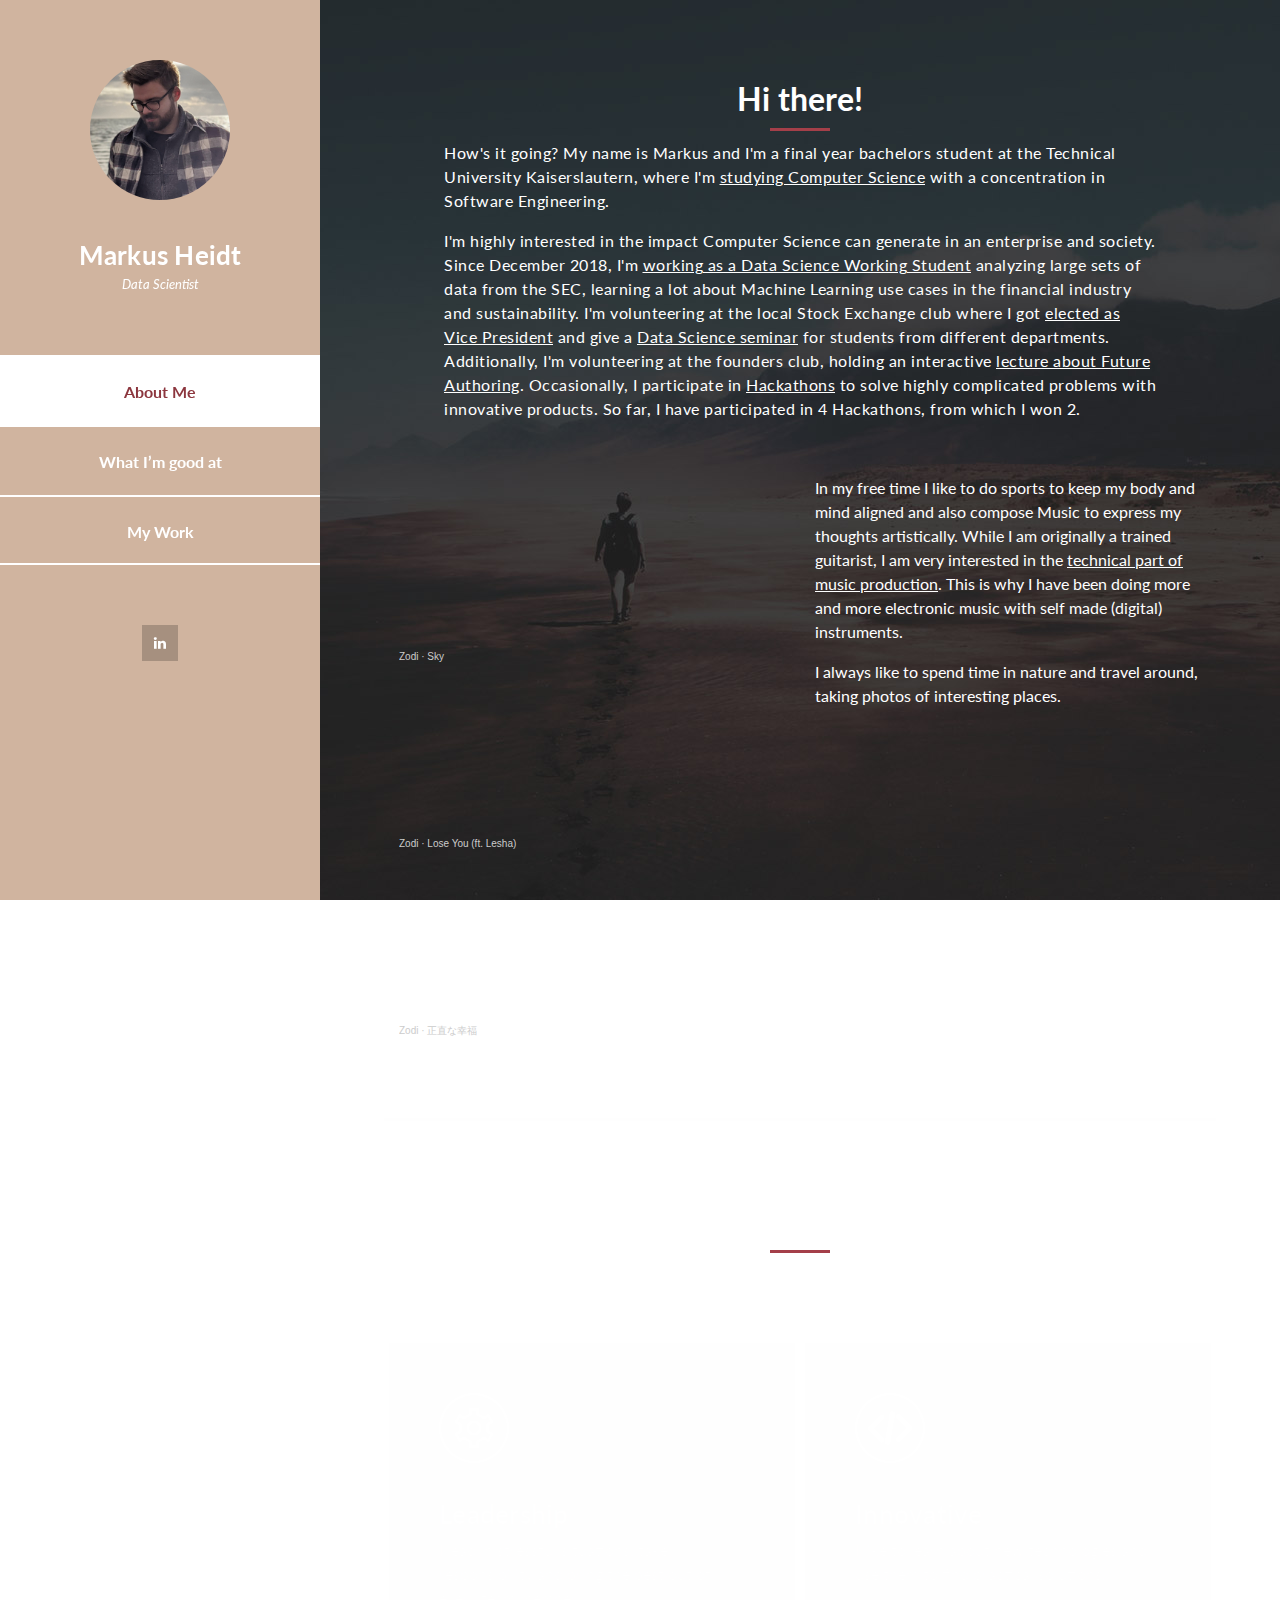
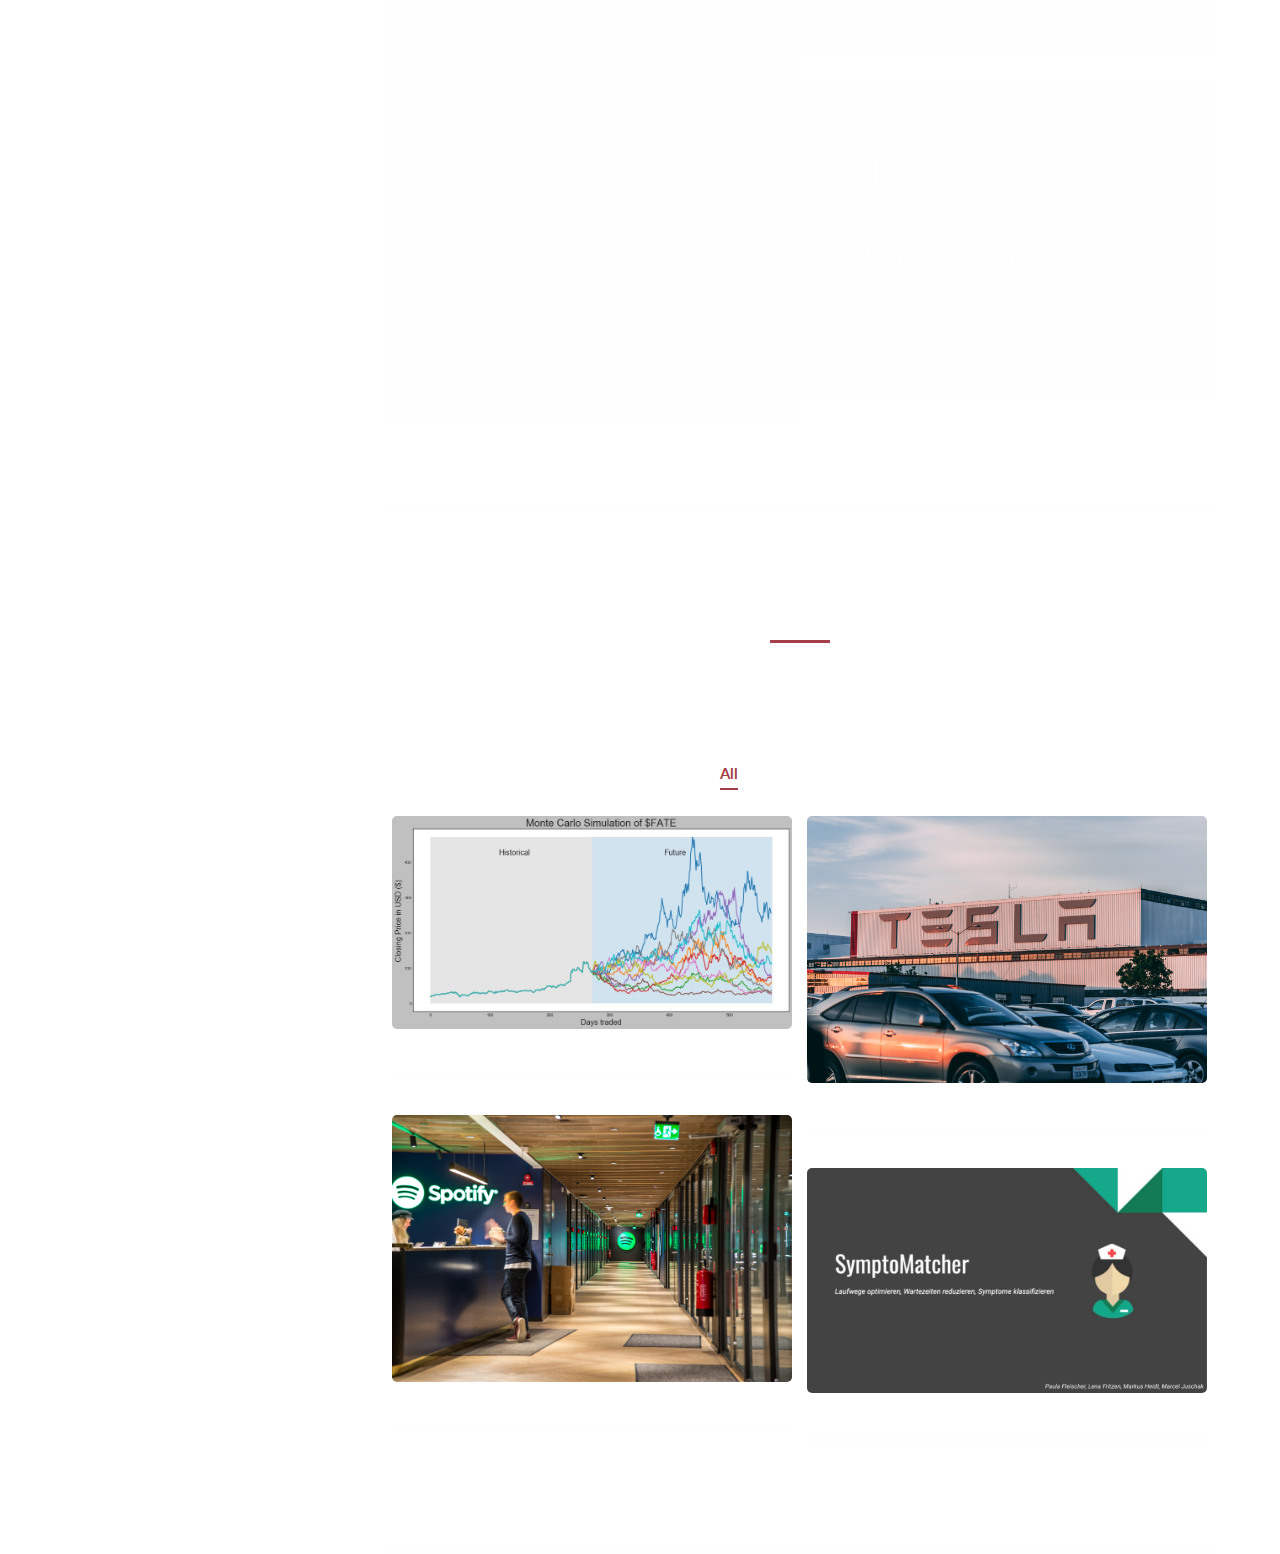
==== commit 5e9d14e0: "new_project" ====
--- a/index.html
+++ b/index.html
@@ -225,7 +225,7 @@
                         <span>Python coding and visualisation</span>
                         <br>
                         <a
-                        href="https://github.com/mrkshdt/SymptoMatcher"
+                        href="Monte_Carlo_Stocks.html"
                         ><i>Link</i></a>
                       </figcaption>
                     </figure>
@@ -252,6 +252,25 @@
                       </figcaption>
                     </figure>
                   </div>
+
+                   <div class="isotope-item" data-type="product">
+                    <figure class="snip1321">
+                      <img
+                      src="assets/images/spotify.jpg"
+                      alt="sq-sample26"
+                      />
+                      <figcaption>
+                        <h4>Spotify</h4>
+                        <span>Strategy Concept for Spotify with example ad.</span>
+                        <br>
+                        <a
+                        href="https://github.com/mrkshdt/SymptoMatcher"
+                        ><i>Link</i></a>
+                      </figcaption>
+                    </figure>
+                  </div>
+
+
 
                   <div class="isotope-item" data-type="code">
                     <figure class="snip1321">
